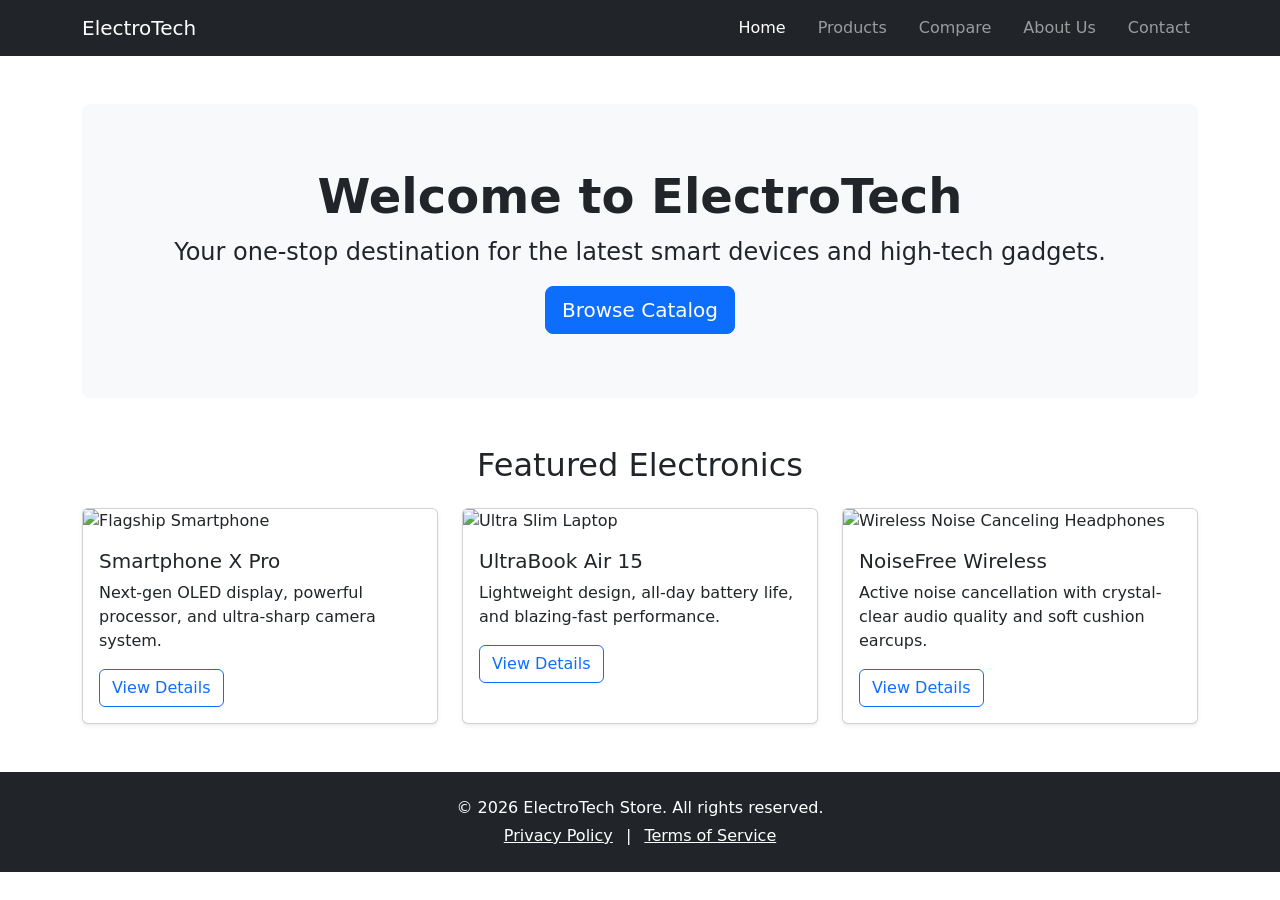
==== index.html @ c8dac637 "Add initial HTML files and structure" ====
<!DOCTYPE html>
<html lang="en">
<head>
    <meta charset="UTF-8">
    <meta name="viewport" content="width=device-width, initial-scale=1.0">
    <title>ElectroTech - Home</title>
    <link rel="preconnect" href="https://fonts.googleapis.com">
    <link rel="preconnect" href="https://fonts.gstatic.com" crossorigin>
    <link href="https://fonts.googleapis.com/css2?family=Roboto:wght@300;400;700&display=swap" rel="stylesheet">
    <link href="https://cdn.jsdelivr.net/npm/bootstrap@5.3.0/dist/css/bootstrap.min.css" rel="stylesheet">
    <link rel="stylesheet" href="css/style.css">
</head>
<body>

    <header class="navbar navbar-expand-lg navbar-dark bg-dark sticky-top">
        <div class="container d-flex justify-content-between align-items-center">
            <a class="navbar-brand font-weight-bold" href="index.html">ElectroTech</a>
            <nav>
                <ul class="navbar-nav d-flex flex-row gap-3">
                    <li class="nav-item"><a class="nav-link active" href="index.html">Home</a></li>
                    <li class="nav-item"><a class="nav-link" href="products.html">Products</a></li>
                    <li class="nav-item"><a class="nav-link" href="compare.html">Compare</a></li>
                    <li class="nav-item"><a class="nav-link" href="about.html">About Us</a></li>
                    <li class="nav-item"><a class="nav-link" href="contact.html">Contact</a></li>
                </ul>
            </nav>
        </div>
    </header>

    <main class="container my-5">
        
        <section class="p-5 mb-4 bg-light rounded-3 text-center">
            <div class="container-fluid py-3">
                <h1 class="display-5 fw-bold">Welcome to ElectroTech</h1>
                <p class="fs-4">Your one-stop destination for the latest smart devices and high-tech gadgets.</p>
                <a href="products.html" class="btn btn-primary btn-lg">Browse Catalog</a>
            </div>
        </section>

        <section class="my-5">
            <h2 class="mb-4 text-center">Featured Electronics</h2>
            <div class="row g-4">
                
                <article class="col-md-4">
                    <div class="card h-100 shadow-sm">
                        <img src="https://via.placeholder.com/400x250" class="card-img-top" alt="Flagship Smartphone" loading="lazy">
                        <div class="card-body">
                            <h3 class="card-title h5">Smartphone X Pro</h3>
                            <p class="card-text">Next-gen OLED display, powerful processor, and ultra-sharp camera system.</p>
                            <a href="products.html" class="btn btn-outline-primary">View Details</a>
                        </div>
                    </div>
                </article>

                <article class="col-md-4">
                    <div class="card h-100 shadow-sm">
                        <img src="https://via.placeholder.com/400x250" class="card-img-top" alt="Ultra Slim Laptop" loading="lazy">
                        <div class="card-body">
                            <h3 class="card-title h5">UltraBook Air 15</h3>
                            <p class="card-text">Lightweight design, all-day battery life, and blazing-fast performance.</p>
                            <a href="products.html" class="btn btn-outline-primary">View Details</a>
                        </div>
                    </div>
                </article>

                <article class="col-md-4">
                    <div class="card h-100 shadow-sm">
                        <img src="https://via.placeholder.com/400x250" class="card-img-top" alt="Wireless Noise Canceling Headphones" loading="lazy">
                        <div class="card-body">
                            <h3 class="card-title h5">NoiseFree Wireless</h3>
                            <p class="card-text">Active noise cancellation with crystal-clear audio quality and soft cushion earcups.</p>
                            <a href="products.html" class="btn btn-outline-primary">View Details</a>
                        </div>
                    </div>
                </article>

            </div>
        </section>

    </main>

    <footer class="bg-dark text-white text-center py-4 mt-auto">
        <div class="container">
            <p class="mb-1">&copy; 2026 ElectroTech Store. All rights reserved.</p>
            <p class="mb-0">
                <a href="#" class="text-white me-2">Privacy Policy</a> | 
                <a href="#" class="text-white ms-2">Terms of Service</a>
            </p>
        </div>
    </footer>

</body>
</html>
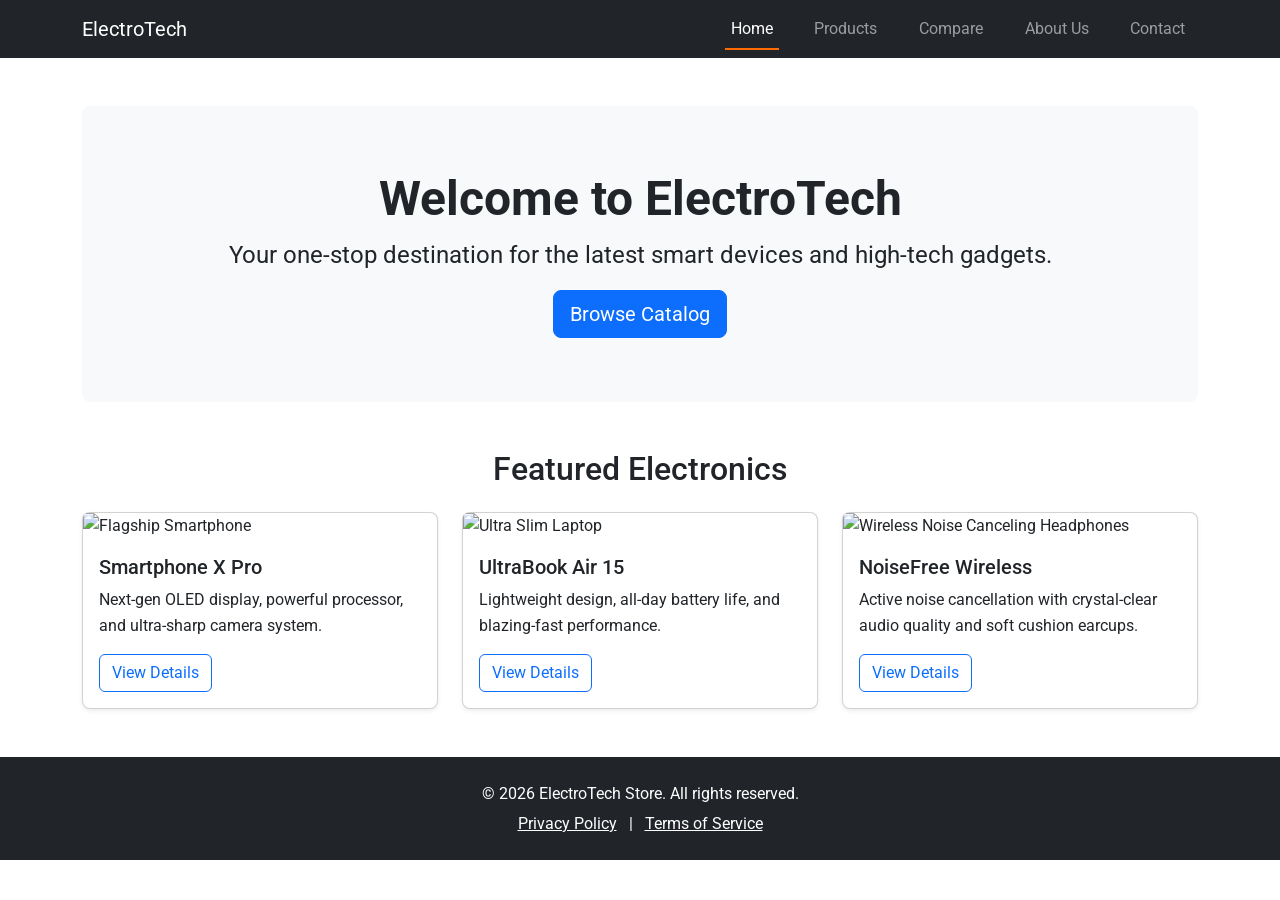
==== commit 76b369d2: "images" ====
--- a/index.html
+++ b/index.html
@@ -43,7 +43,7 @@
                 
                 <article class="col-md-4">
                     <div class="card h-100 shadow-sm">
-                        <img src="https://via.placeholder.com/400x250" class="card-img-top" alt="Flagship Smartphone" loading="lazy">
+                        <img src="images/phone.webp" class="card-img-top" alt="Flagship Smartphone" loading="lazy">
                         <div class="card-body">
                             <h3 class="card-title h5">Smartphone X Pro</h3>
                             <p class="card-text">Next-gen OLED display, powerful processor, and ultra-sharp camera system.</p>
@@ -54,7 +54,7 @@
 
                 <article class="col-md-4">
                     <div class="card h-100 shadow-sm">
-                        <img src="https://via.placeholder.com/400x250" class="card-img-top" alt="Ultra Slim Laptop" loading="lazy">
+                        <img src="images/notebook.webp" class="card-img-top" alt="Ultra Slim Laptop" loading="lazy">
                         <div class="card-body">
                             <h3 class="card-title h5">UltraBook Air 15</h3>
                             <p class="card-text">Lightweight design, all-day battery life, and blazing-fast performance.</p>
@@ -65,7 +65,7 @@
 
                 <article class="col-md-4">
                     <div class="card h-100 shadow-sm">
-                        <img src="https://via.placeholder.com/400x250" class="card-img-top" alt="Wireless Noise Canceling Headphones" loading="lazy">
+                        <img src="images/headphones.webp" class="card-img-top" alt="Wireless Noise Canceling Headphones" loading="lazy">
                         <div class="card-body">
                             <h3 class="card-title h5">NoiseFree Wireless</h3>
                             <p class="card-text">Active noise cancellation with crystal-clear audio quality and soft cushion earcups.</p>
--- a/css/style.css
+++ b/css/style.css
@@ -0,0 +1,218 @@
+:root {
+  --primary-color: #0d6efd;
+  --primary-hover: #0b5ed7;
+  --secondary-color: #6c757d;
+  --accent-color: #ff6b00;
+  --accent-green: #198754;
+  
+  --bg-light: #f8f9fa;
+  --bg-card: #ffffff;
+  --border-color: #dee2e6;
+  
+  --text-dark: #212529;
+  --text-muted: #6c757d;
+
+  --font-base: 'Roboto', system-ui, -apple-system, sans-serif;
+
+  --radius-sm: 4px;
+  --radius-md: 8px;
+  --radius-lg: 16px;
+
+  --transition-fast: all 0.2s ease-in-out;
+  --transition-normal: all 0.3s ease-in-out;
+  --shadow-subtle: 0 4px 6px rgba(0, 0, 0, 0.05);
+  --shadow-hover: 0 10px 20px rgba(0, 0, 0, 0.12);
+}
+
+body {
+  font-family: var(--font-base);
+  color: var(--text-dark);
+  background-color: #ffffff;
+  line-height: 1.6;
+}
+
+.custom-header {
+  position: sticky;
+  top: 0;
+  z-index: 1030;
+  box-shadow: 0 2px 10px rgba(0, 0, 0, 0.15);
+}
+
+.navbar-nav .nav-link {
+  position: relative;
+  transition: var(--transition-fast);
+  padding: 0.5rem 0.8rem !important;
+}
+
+.navbar-nav .nav-link:hover,
+.navbar-nav .nav-link:focus {
+  color: #ffffff !important;
+  outline: none;
+}
+
+.navbar-nav .nav-link::after {
+  content: '';
+  position: absolute;
+  width: 0%;
+  height: 2px;
+  bottom: 0;
+  left: 50%;
+  background-color: var(--accent-color);
+  transition: var(--transition-fast);
+  transform: translateX(-50%);
+}
+
+.navbar-nav .nav-link:hover::after,
+.navbar-nav .nav-link:focus::after,
+.navbar-nav .nav-link.active::after {
+  width: 80%;
+}
+
+.about-hero {
+  background: linear-gradient(135deg, #e9ecef 0%, #f8f9fa 100%);
+  border: 1px solid var(--border-color);
+}
+
+.max-w-700 {
+  max-width: 700px;
+}
+
+.features-wrapper {
+  display: flex;
+  flex-wrap: wrap;
+}
+
+.feature-item {
+  background-color: var(--bg-light);
+  border: 1px solid var(--border-color);
+  transition: var(--transition-normal);
+  min-width: 250px;
+}
+
+.feature-item:hover {
+  transform: translateY(-5px);
+  box-shadow: var(--shadow-hover);
+  border-color: var(--primary-color);
+}
+
+.feature-icon {
+  font-size: 2.5rem;
+}
+
+.team-grid {
+  display: grid;
+  grid-template-columns: repeat(auto-fit, minmax(250px, 1fr));
+  gap: 30px;
+}
+
+.team-card {
+  background-color: var(--bg-card);
+  border: 1px solid var(--border-color);
+  border-radius: var(--radius-md);
+  overflow: hidden;
+  transition: var(--transition-normal);
+  position: relative;
+}
+
+.team-card:hover {
+  transform: translateY(-8px);
+  box-shadow: var(--shadow-hover);
+}
+
+.team-card__image-container {
+  position: relative;
+  width: 100%;
+  height: 280px;
+  overflow: hidden;
+  background-color: #e9ecef;
+}
+
+.team-card__image-container img {
+  width: 100%;
+  height: 100%;
+  object-fit: cover;
+  transition: var(--transition-normal);
+}
+
+.team-card:hover .team-card__image-container img {
+  transform: scale(1.05);
+}
+
+.badge-status {
+  position: absolute;
+  top: 12px;
+  right: 12px;
+  padding: 6px 12px;
+  font-size: 0.75rem;
+  font-weight: 700;
+  color: #ffffff;
+  border-radius: var(--radius-sm);
+  text-transform: uppercase;
+  letter-spacing: 0.5px;
+  box-shadow: 0 2px 4px rgba(0, 0, 0, 0.2);
+}
+
+.badge-status--lead {
+  background-color: var(--primary-color);
+}
+
+.badge-status--new {
+  background-color: var(--accent-color);
+}
+
+.badge-status--top {
+  background-color: var(--accent-green);
+}
+
+.team-grid .team-card:nth-child(even) {
+  border-top: 4px solid var(--primary-color);
+}
+
+.team-grid .team-card:nth-child(odd) {
+  border-top: 4px solid var(--accent-color);
+}
+
+.table {
+  border-color: var(--border-color);
+}
+
+.table tbody tr:nth-child(odd) {
+  background-color: #ffffff;
+}
+
+.table tbody tr:nth-child(even) {
+  background-color: rgba(13, 110, 253, 0.03);
+}
+
+.table tbody tr:hover {
+  background-color: rgba(13, 110, 253, 0.08);
+  transition: var(--transition-fast);
+}
+
+.table tbody tr:first-child td {
+  font-weight: bold;
+  color: var(--primary-color);
+  font-size: 1.1rem;
+}
+
+.card {
+  transition: var(--transition-normal);
+  border-radius: var(--radius-md);
+}
+
+.card:hover {
+  transform: translateY(-4px);
+  box-shadow: var(--shadow-hover) !important;
+}
+
+.btn-success {
+  background-color: var(--accent-green);
+  border: none;
+  transition: var(--transition-fast);
+}
+
+.btn-success:hover,
+.btn-success:focus {
+  background-color: #146c43;
+  box-shadow: 0 0 0 0.25rem rgba(25, 135, 84, 0.4);
+}
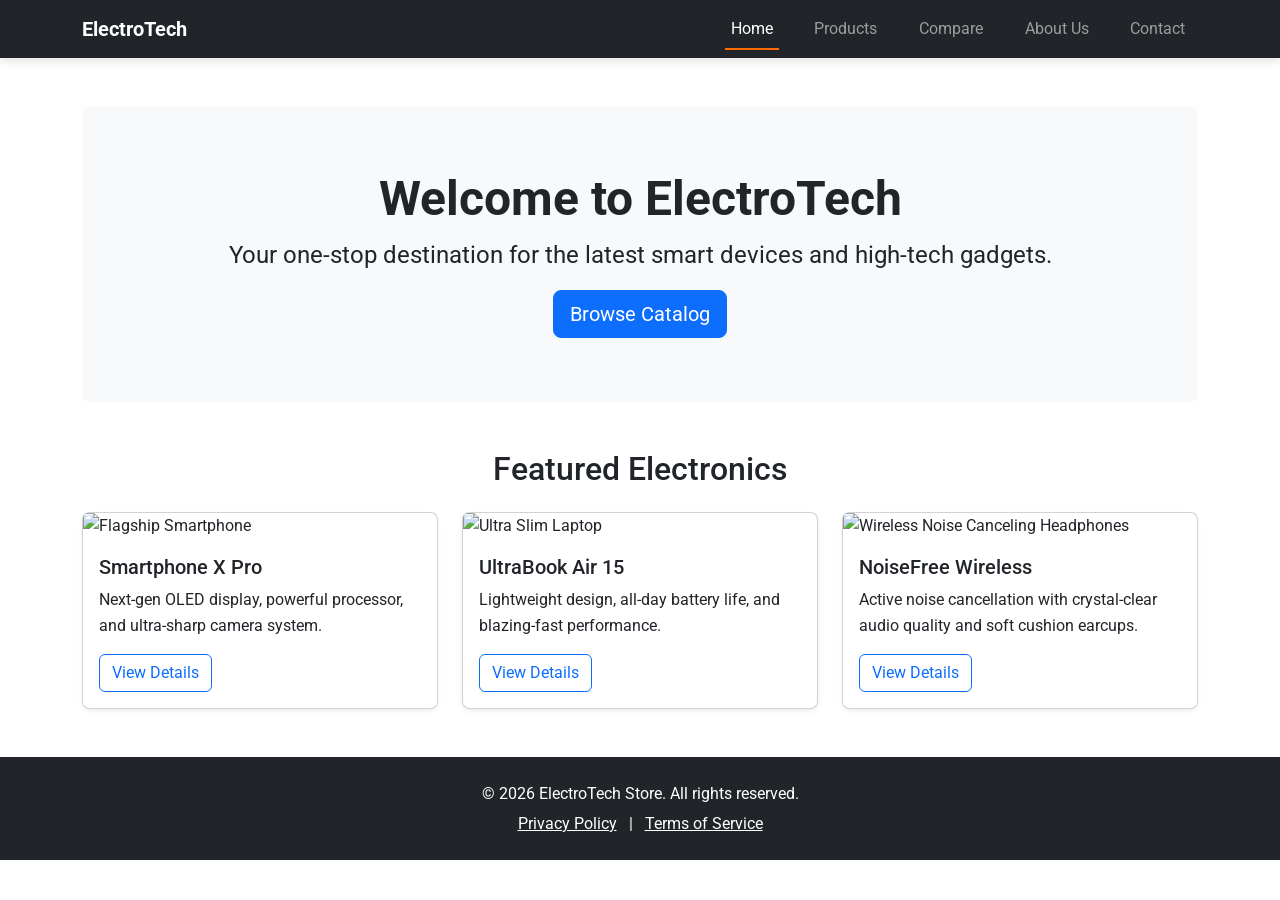
==== commit 75b5154c: "feat: add responsive contact form and GitHub Pages deployment" ====
--- a/index.html
+++ b/index.html
@@ -12,11 +12,14 @@
 </head>
 <body>
 
-    <header class="navbar navbar-expand-lg navbar-dark bg-dark sticky-top">
-        <div class="container d-flex justify-content-between align-items-center">
-            <a class="navbar-brand font-weight-bold" href="index.html">ElectroTech</a>
-            <nav>
-                <ul class="navbar-nav d-flex flex-row gap-3">
+    <header class="navbar navbar-expand-lg navbar-dark bg-dark sticky-top custom-header">
+        <div class="container">
+            <a class="navbar-brand fw-bold" href="index.html">ElectroTech</a>
+            <button class="navbar-toggler" type="button" data-bs-toggle="collapse" data-bs-target="#mainNavbar" aria-controls="mainNavbar" aria-expanded="false" aria-label="Toggle navigation">
+                <span class="navbar-toggler-icon"></span>
+            </button>
+            <nav class="collapse navbar-collapse" id="mainNavbar">
+                <ul class="navbar-nav ms-auto gap-lg-3">
                     <li class="nav-item"><a class="nav-link active" href="index.html">Home</a></li>
                     <li class="nav-item"><a class="nav-link" href="products.html">Products</a></li>
                     <li class="nav-item"><a class="nav-link" href="compare.html">Compare</a></li>
@@ -89,5 +92,6 @@
         </div>
     </footer>
 
+    <script src="https://cdn.jsdelivr.net/npm/bootstrap@5.3.0/dist/js/bootstrap.bundle.min.js"></script>
 </body>
 </html>
--- a/css/style.css
+++ b/css/style.css
@@ -77,16 +77,10 @@
   max-width: 700px;
 }
 
-.features-wrapper {
-  display: flex;
-  flex-wrap: wrap;
-}
-
 .feature-item {
   background-color: var(--bg-light);
   border: 1px solid var(--border-color);
   transition: var(--transition-normal);
-  min-width: 250px;
 }
 
 .feature-item:hover {
@@ -215,4 +209,53 @@
 .btn-success:focus {
   background-color: #146c43;
   box-shadow: 0 0 0 0.25rem rgba(25, 135, 84, 0.4);
+}
+
+.contact-card {
+  background-color: var(--bg-light);
+  border: 1px solid var(--border-color);
+}
+
+@media (max-width: 991.98px) {
+  .custom-header .navbar-collapse {
+    flex-basis: 100%;
+  }
+
+  .custom-header .navbar-nav {
+    align-items: flex-start;
+    padding-top: 0.5rem;
+  }
+
+  .custom-header .navbar-nav .nav-link {
+    padding-right: 0.25rem !important;
+    padding-left: 0.25rem !important;
+  }
+
+  .team-grid {
+    grid-template-columns: repeat(2, minmax(0, 1fr));
+    gap: 1.25rem;
+  }
+}
+
+@media (max-width: 575.98px) {
+  main.container {
+    margin-top: 1.5rem !important;
+    margin-bottom: 1.5rem !important;
+  }
+
+  .about-hero {
+    padding: 2rem 1rem !important;
+  }
+
+  .team-grid {
+    grid-template-columns: 1fr;
+  }
+
+  .team-card__image-container {
+    height: 240px;
+  }
+
+  .contact-card {
+    padding: 1.25rem !important;
+  }
 }
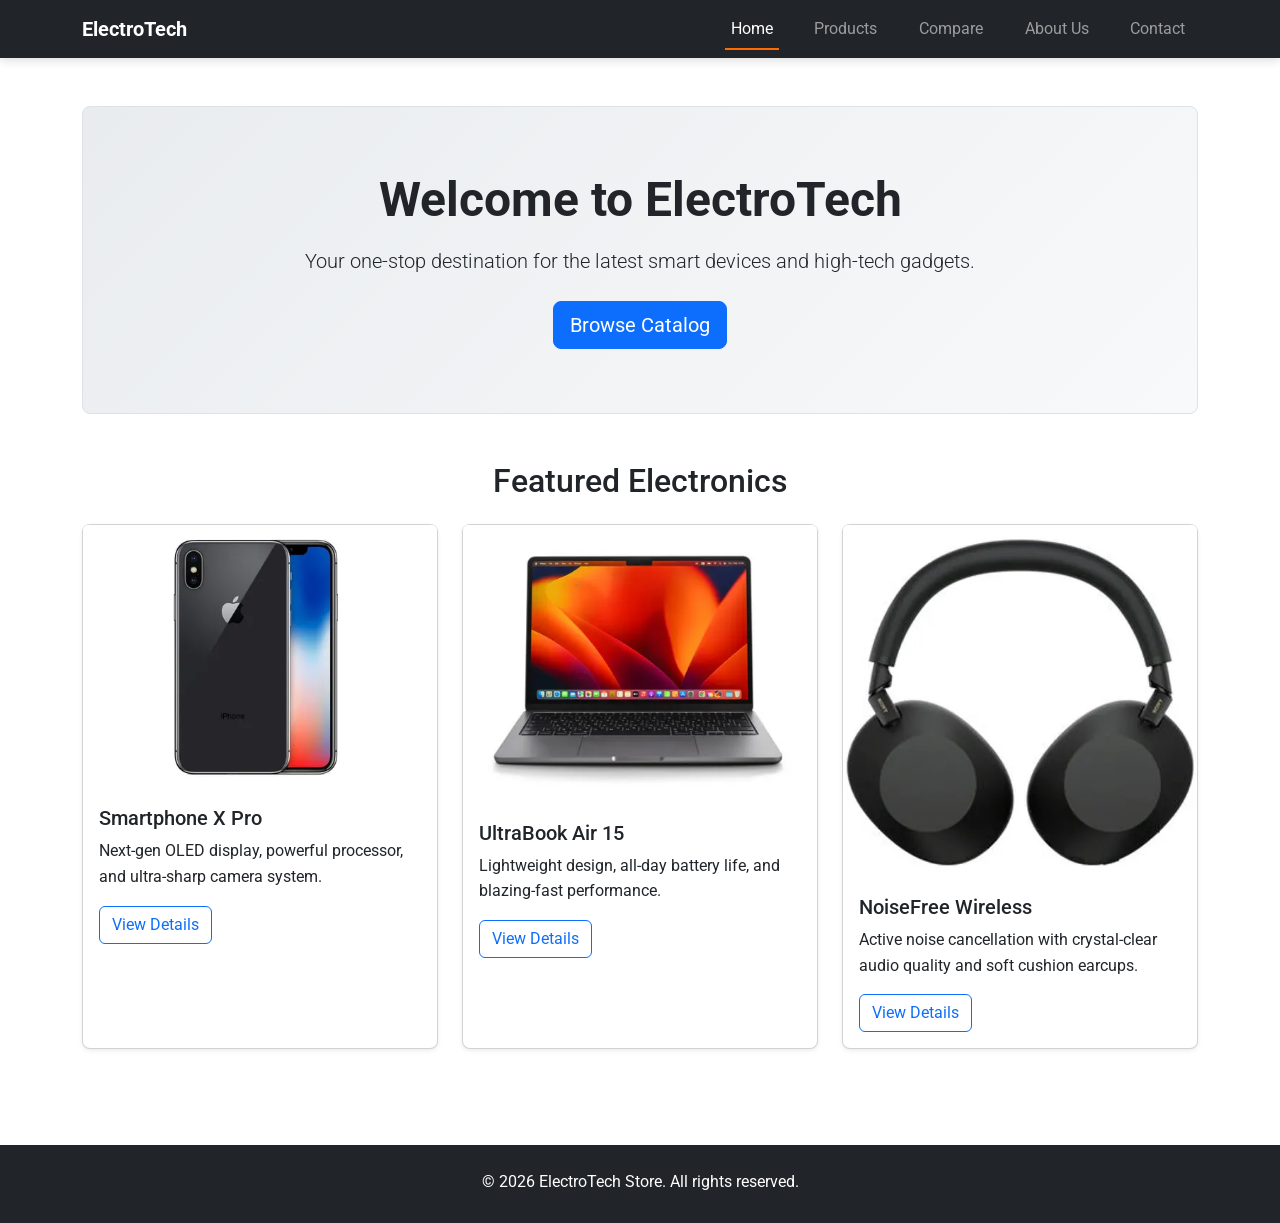
==== commit 85aaeba4: "Add jQuery FAQ section, unify page layouts and CSS variables" ====
--- a/index.html
+++ b/index.html
@@ -10,7 +10,7 @@
     <link href="https://cdn.jsdelivr.net/npm/bootstrap@5.3.0/dist/css/bootstrap.min.css" rel="stylesheet">
     <link rel="stylesheet" href="css/style.css">
 </head>
-<body>
+<body class="d-flex flex-column min-vh-100">
 
     <header class="navbar navbar-expand-lg navbar-dark bg-dark sticky-top custom-header">
         <div class="container">
@@ -20,7 +20,7 @@
             </button>
             <nav class="collapse navbar-collapse" id="mainNavbar">
                 <ul class="navbar-nav ms-auto gap-lg-3">
-                    <li class="nav-item"><a class="nav-link active" href="index.html">Home</a></li>
+                    <li class="nav-item"><a class="nav-link active" aria-current="page" href="index.html">Home</a></li>
                     <li class="nav-item"><a class="nav-link" href="products.html">Products</a></li>
                     <li class="nav-item"><a class="nav-link" href="compare.html">Compare</a></li>
                     <li class="nav-item"><a class="nav-link" href="about.html">About Us</a></li>
@@ -32,10 +32,10 @@
 
     <main class="container my-5">
         
-        <section class="p-5 mb-4 bg-light rounded-3 text-center">
+        <section class="about-hero p-5 mb-5 rounded-3 text-center">
             <div class="container-fluid py-3">
-                <h1 class="display-5 fw-bold">Welcome to ElectroTech</h1>
-                <p class="fs-4">Your one-stop destination for the latest smart devices and high-tech gadgets.</p>
+                <h1 class="display-5 fw-bold mb-3">Welcome to ElectroTech</h1>
+                <p class="lead max-w-700 mx-auto mb-4">Your one-stop destination for the latest smart devices and high-tech gadgets.</p>
                 <a href="products.html" class="btn btn-primary btn-lg">Browse Catalog</a>
             </div>
         </section>
@@ -85,13 +85,11 @@
     <footer class="bg-dark text-white text-center py-4 mt-auto">
         <div class="container">
             <p class="mb-1">&copy; 2026 ElectroTech Store. All rights reserved.</p>
-            <p class="mb-0">
-                <a href="#" class="text-white me-2">Privacy Policy</a> | 
-                <a href="#" class="text-white ms-2">Terms of Service</a>
-            </p>
         </div>
     </footer>
 
     <script src="https://cdn.jsdelivr.net/npm/bootstrap@5.3.0/dist/js/bootstrap.bundle.min.js"></script>
+    <script src="https://code.jquery.com/jquery-3.7.1.min.js"></script>
+    <script src="js/script.js"></script>
 </body>
 </html>
--- a/css/style.css
+++ b/css/style.css
@@ -27,7 +27,7 @@
 body {
   font-family: var(--font-base);
   color: var(--text-dark);
-  background-color: #ffffff;
+  background-color: var(--bg-card);
   line-height: 1.6;
 }
 
@@ -166,12 +166,75 @@
   border-top: 4px solid var(--accent-color);
 }
 
+/* FAQ Section */
+.faq-item {
+  background-color: var(--bg-card);
+  border: 1px solid var(--border-color);
+  border-radius: var(--radius-md);
+  overflow: hidden;
+  transition: var(--transition-fast);
+}
+
+.faq-item:hover,
+.faq-item.active {
+  border-color: var(--primary-color);
+  box-shadow: var(--shadow-subtle);
+}
+
+.faq-question {
+  width: 100%;
+  background: none;
+  border: none;
+  padding: 1.1rem 1.25rem;
+  text-align: left;
+  font-size: 1.05rem;
+  font-weight: 700;
+  color: var(--text-dark);
+  display: flex;
+  justify-content: space-between;
+  align-items: center;
+  gap: 1rem;
+  cursor: pointer;
+  transition: var(--transition-fast);
+}
+
+.faq-question:hover {
+  color: var(--primary-color);
+}
+
+.faq-icon {
+  display: inline-flex;
+  align-items: center;
+  justify-content: center;
+  width: 28px;
+  height: 28px;
+  border-radius: 50%;
+  background-color: var(--bg-light);
+  color: var(--primary-color);
+  font-size: 1.25rem;
+  font-weight: 700;
+  flex-shrink: 0;
+  transition: var(--transition-fast);
+}
+
+.faq-item.active .faq-icon {
+  background-color: var(--primary-color);
+  color: #ffffff;
+}
+
+.faq-answer {
+  display: none;
+  padding: 0.9rem 1.25rem 1.1rem 1.25rem;
+  color: var(--text-muted);
+  border-top: 1px solid var(--border-color);
+}
+
 .table {
   border-color: var(--border-color);
 }
 
 .table tbody tr:nth-child(odd) {
-  background-color: #ffffff;
+  background-color: var(--bg-card);
 }
 
 .table tbody tr:nth-child(even) {
@@ -189,7 +252,32 @@
   font-size: 1.1rem;
 }
 
+#productTable tbody tr:first-child td {
+  font-weight: normal;
+  color: inherit;
+  font-size: inherit;
+}
+
+#productTable td:first-child,
+#productTable td:nth-child(n+4) {
+  text-align: center;
+}
+
+#productTable .actions-cell {
+  white-space: nowrap;
+}
+
+#productTable .row-highlight td {
+  background-color: rgba(25, 135, 84, 0.15);
+}
+
+#productTable td.stock-low {
+  color: #dc3545;
+  font-weight: 700;
+}
+
 .card {
+  background-color: var(--bg-card);
   transition: var(--transition-normal);
   border-radius: var(--radius-md);
 }
@@ -197,6 +285,15 @@
 .card:hover {
   transform: translateY(-4px);
   box-shadow: var(--shadow-hover) !important;
+}
+
+.card-img-top {
+  cursor: pointer;
+  transition: var(--transition-fast);
+}
+
+.card-img-top:hover {
+  opacity: 0.9;
 }
 
 .btn-success {
@@ -216,6 +313,93 @@
   border: 1px solid var(--border-color);
 }
 
+.lightbox-modal {
+  position: fixed;
+  top: 0;
+  left: 0;
+  width: 100vw;
+  height: 100vh;
+  z-index: 2000;
+  display: flex;
+  align-items: center;
+  justify-content: center;
+}
+
+.lightbox-overlay {
+  position: absolute;
+  top: 0;
+  left: 0;
+  width: 100%;
+  height: 100%;
+  background: rgba(0, 0, 0, 0.85);
+  backdrop-filter: blur(4px);
+}
+
+.lightbox-content {
+  position: relative;
+  z-index: 2001;
+  max-width: 90vw;
+  max-height: 90vh;
+  display: flex;
+  align-items: center;
+  justify-content: center;
+}
+
+.lightbox-body {
+  text-align: center;
+}
+
+.lightbox-body img {
+  max-width: 80vw;
+  max-height: 70vh;
+  object-fit: contain;
+  border-radius: var(--radius-md);
+  box-shadow: 0 10px 30px rgba(0, 0, 0, 0.5);
+  background: #ffffff;
+}
+
+.lightbox-caption {
+  color: #ffffff;
+  margin-top: 12px;
+  font-size: 1.1rem;
+  font-weight: 500;
+}
+
+.lightbox-close {
+  position: absolute;
+  top: -40px;
+  right: 0;
+  background: none;
+  border: none;
+  color: #ffffff;
+  font-size: 2.5rem;
+  line-height: 1;
+  cursor: pointer;
+  transition: var(--transition-fast);
+}
+
+.lightbox-close:hover {
+  color: var(--accent-color);
+}
+
+.lightbox-nav {
+  background: rgba(255, 255, 255, 0.2);
+  border: none;
+  color: #ffffff;
+  font-size: 2rem;
+  padding: 8px 16px;
+  border-radius: 50%;
+  cursor: pointer;
+  transition: var(--transition-fast);
+  margin: 0 15px;
+  user-select: none;
+}
+
+.lightbox-nav:hover {
+  background: var(--primary-color);
+  color: #ffffff;
+}
+
 @media (max-width: 991.98px) {
   .custom-header .navbar-collapse {
     flex-basis: 100%;
@@ -258,4 +442,10 @@
   .contact-card {
     padding: 1.25rem !important;
   }
+
+  .lightbox-nav {
+    padding: 4px 10px;
+    font-size: 1.5rem;
+    margin: 0 5px;
+  }
 }
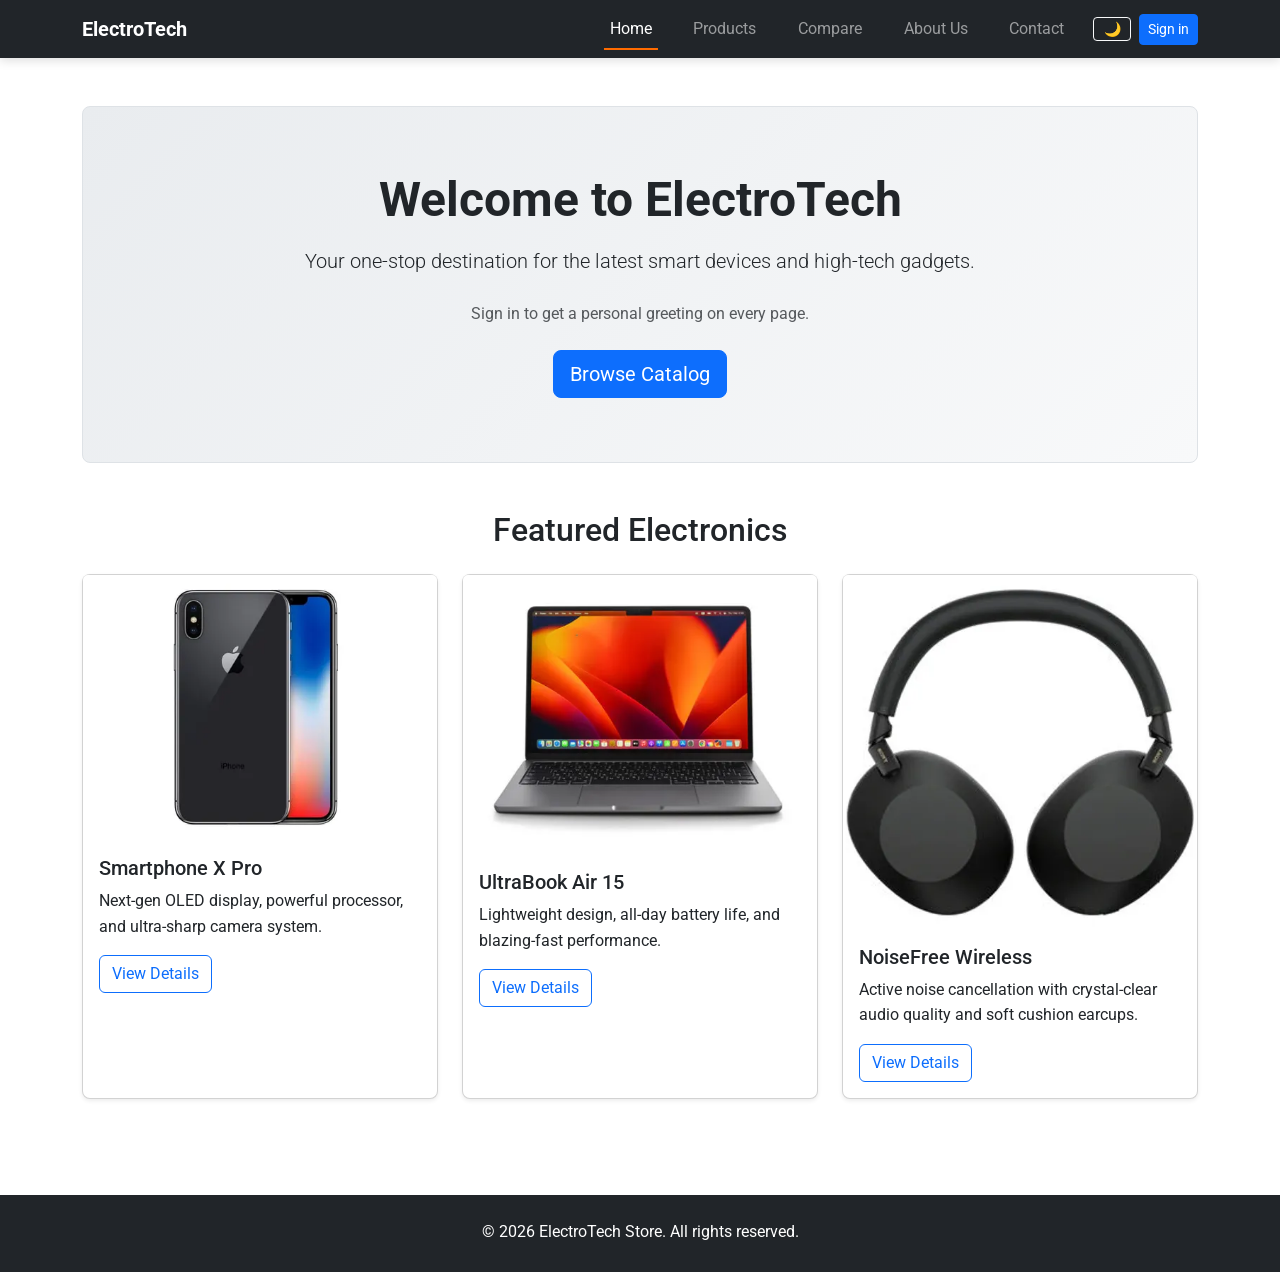
==== commit e5938138: "feat: add light/dark theme toggle and sign in with localStorag" ====
--- a/index.html
+++ b/index.html
@@ -9,6 +9,7 @@
     <link href="https://fonts.googleapis.com/css2?family=Roboto:wght@300;400;700&display=swap" rel="stylesheet">
     <link href="https://cdn.jsdelivr.net/npm/bootstrap@5.3.0/dist/css/bootstrap.min.css" rel="stylesheet">
     <link rel="stylesheet" href="css/style.css">
+    <script src="js/theme.js"></script>
 </head>
 <body class="d-flex flex-column min-vh-100">
 
@@ -26,6 +27,12 @@
                     <li class="nav-item"><a class="nav-link" href="about.html">About Us</a></li>
                     <li class="nav-item"><a class="nav-link" href="contact.html">Contact</a></li>
                 </ul>
+                <div class="nav-controls d-flex align-items-center gap-2 ms-lg-3 mt-2 mt-lg-0">
+                    <button type="button" class="btn btn-outline-light btn-sm" id="themeToggle" aria-label="Switch theme">🌙</button>
+                    <button type="button" class="btn btn-primary btn-sm auth-guest" data-bs-toggle="modal" data-bs-target="#signinModal">Sign in</button>
+                    <span class="navbar-text text-white auth-user d-none">Hi, <strong data-user-name></strong></span>
+                    <button type="button" class="btn btn-outline-light btn-sm auth-user d-none" id="signOutBtn">Sign out</button>
+                </div>
             </nav>
         </div>
     </header>
@@ -36,6 +43,8 @@
             <div class="container-fluid py-3">
                 <h1 class="display-5 fw-bold mb-3">Welcome to ElectroTech</h1>
                 <p class="lead max-w-700 mx-auto mb-4">Your one-stop destination for the latest smart devices and high-tech gadgets.</p>
+                <p class="auth-user d-none fs-5 mb-4">Welcome back, <strong data-user-name></strong>! Check out today's featured devices below.</p>
+                <p class="auth-guest text-muted mb-4">Sign in to get a personal greeting on every page.</p>
                 <a href="products.html" class="btn btn-primary btn-lg">Browse Catalog</a>
             </div>
         </section>
@@ -82,6 +91,41 @@
 
     </main>
 
+    <div class="modal fade" id="signinModal" tabindex="-1" aria-labelledby="signinModalLabel" aria-hidden="true">
+        <div class="modal-dialog modal-dialog-centered">
+            <div class="modal-content">
+                <form id="signinForm" novalidate>
+                    <div class="modal-header">
+                        <h2 class="modal-title h5" id="signinModalLabel">Sign in to ElectroTech</h2>
+                        <button type="button" class="btn-close" data-bs-dismiss="modal" aria-label="Close"></button>
+                    </div>
+                    <div class="modal-body">
+                        <div class="mb-3">
+                            <label for="signinName" class="form-label">Name</label>
+                            <input type="text" class="form-control" id="signinName" autocomplete="name">
+                            <div class="invalid-feedback">Enter your name: 2–30 letters.</div>
+                        </div>
+                        <div class="mb-3">
+                            <label for="signinEmail" class="form-label">Email</label>
+                            <input type="email" class="form-control" id="signinEmail" autocomplete="email">
+                            <div class="invalid-feedback">Enter a valid email, for example name@example.com.</div>
+                        </div>
+                        <div class="mb-3">
+                            <label for="signinPassword" class="form-label">Password</label>
+                            <input type="password" class="form-control" id="signinPassword" autocomplete="current-password">
+                            <div class="invalid-feedback">Password must be at least 6 characters.</div>
+                        </div>
+                        <p class="small text-muted mb-0">Only your name and email are saved in this browser. The password is never stored.</p>
+                    </div>
+                    <div class="modal-footer">
+                        <button type="button" class="btn btn-outline-secondary" data-bs-dismiss="modal">Cancel</button>
+                        <button type="submit" class="btn btn-primary">Sign in</button>
+                    </div>
+                </form>
+            </div>
+        </div>
+    </div>
+
     <footer class="bg-dark text-white text-center py-4 mt-auto">
         <div class="container">
             <p class="mb-1">&copy; 2026 ElectroTech Store. All rights reserved.</p>
@@ -91,5 +135,6 @@
     <script src="https://cdn.jsdelivr.net/npm/bootstrap@5.3.0/dist/js/bootstrap.bundle.min.js"></script>
     <script src="https://code.jquery.com/jquery-3.7.1.min.js"></script>
     <script src="js/script.js"></script>
+    <script src="js/auth.js"></script>
 </body>
 </html>
--- a/css/style.css
+++ b/css/style.css
@@ -24,6 +24,24 @@
   --shadow-hover: 0 10px 20px rgba(0, 0, 0, 0.12);
 }
 
+[data-bs-theme="dark"] {
+  --bg-light: #2b3035;
+  --bg-card: #212529;
+  --border-color: #3d444b;
+  --text-dark: #e9ecef;
+  --text-muted: #adb5bd;
+  --shadow-subtle: 0 4px 6px rgba(0, 0, 0, 0.4);
+  --shadow-hover: 0 10px 20px rgba(0, 0, 0, 0.5);
+}
+
+[data-bs-theme="dark"] .about-hero {
+  background: linear-gradient(135deg, #2b3035 0%, #1a1d20 100%);
+}
+
+[data-bs-theme="dark"] .team-card__image-container {
+  background-color: #2b3035;
+}
+
 body {
   font-family: var(--font-base);
   color: var(--text-dark);
@@ -66,6 +84,15 @@
 .navbar-nav .nav-link:focus::after,
 .navbar-nav .nav-link.active::after {
   width: 80%;
+}
+
+.nav-controls .btn {
+  white-space: nowrap;
+}
+
+#themeToggle {
+  width: 38px;
+  line-height: 1;
 }
 
 .about-hero {
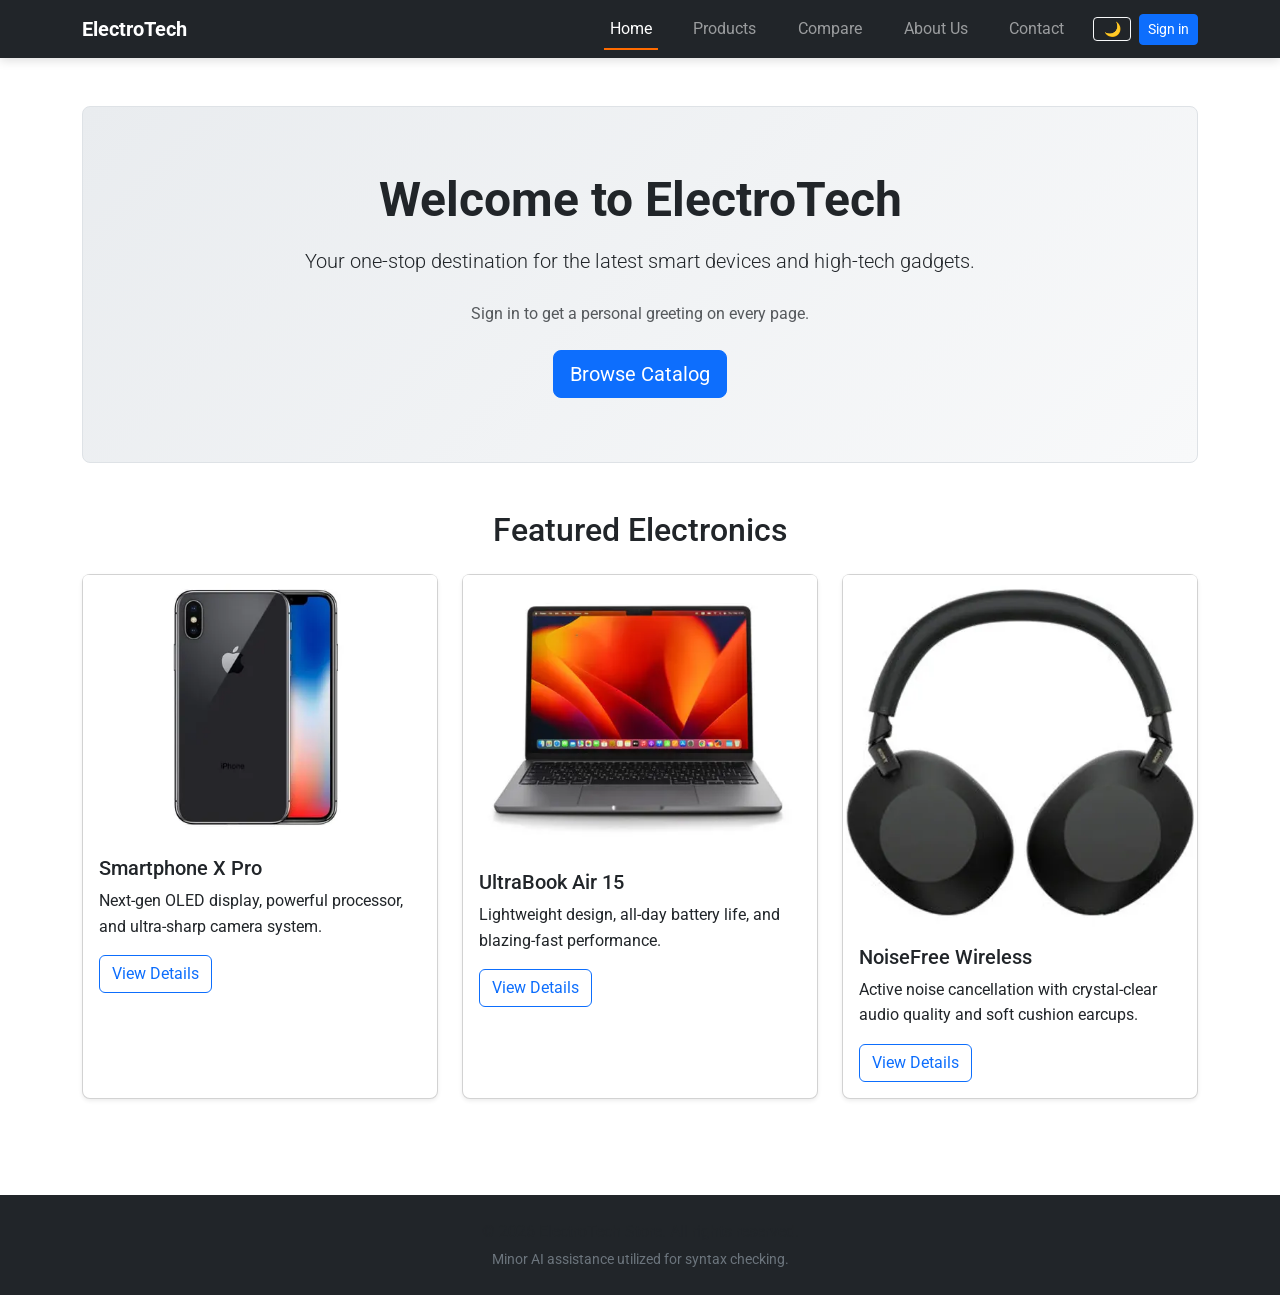
==== commit 7aa8eafc: "Final update: add electronics API catalog, report, screenshots and footer" ====
--- a/index.html
+++ b/index.html
@@ -126,11 +126,10 @@
         </div>
     </div>
 
-    <footer class="bg-dark text-white text-center py-4 mt-auto">
-        <div class="container">
-            <p class="mb-1">&copy; 2026 ElectroTech Store. All rights reserved.</p>
-        </div>
-    </footer>
+<footer class="text-center py-4 text-muted bg-dark text-light">
+    <p class="mb-1">&copy; 2026 ElectroTech Store. All rights reserved.</p>
+    <p class="small text-secondary mb-0">Minor AI assistance utilized for syntax checking.</p>
+</footer>
 
     <script src="https://cdn.jsdelivr.net/npm/bootstrap@5.3.0/dist/js/bootstrap.bundle.min.js"></script>
     <script src="https://code.jquery.com/jquery-3.7.1.min.js"></script>
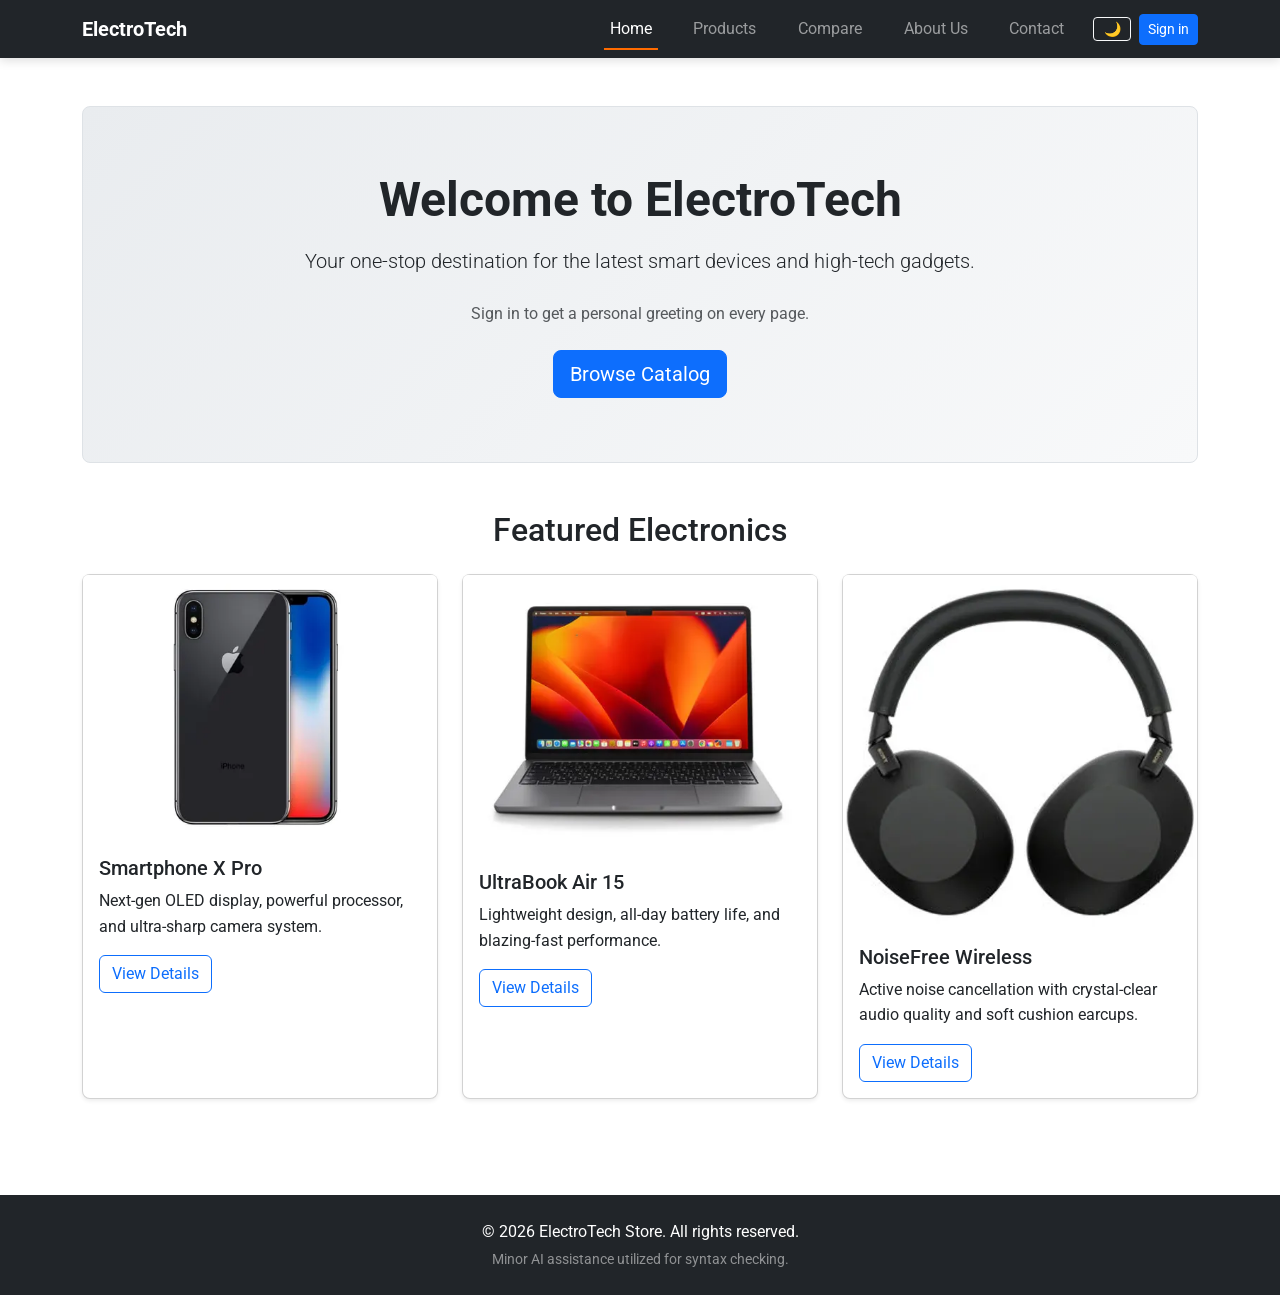
==== commit 6fb1ddf3: "commit fixes after force push broke everything ._." ====
--- a/index.html
+++ b/index.html
@@ -126,10 +126,12 @@
         </div>
     </div>
 
-<footer class="text-center py-4 text-muted bg-dark text-light">
-    <p class="mb-1">&copy; 2026 ElectroTech Store. All rights reserved.</p>
-    <p class="small text-secondary mb-0">Minor AI assistance utilized for syntax checking.</p>
-</footer>
+    <footer class="bg-dark text-white text-center py-4 mt-auto">
+        <div class="container">
+            <p class="mb-1">&copy; 2026 ElectroTech Store. All rights reserved.</p>
+            <p class="small text-white-50 mb-0">Minor AI assistance utilized for syntax checking.</p>
+        </div>
+    </footer>
 
     <script src="https://cdn.jsdelivr.net/npm/bootstrap@5.3.0/dist/js/bootstrap.bundle.min.js"></script>
     <script src="https://code.jquery.com/jquery-3.7.1.min.js"></script>
